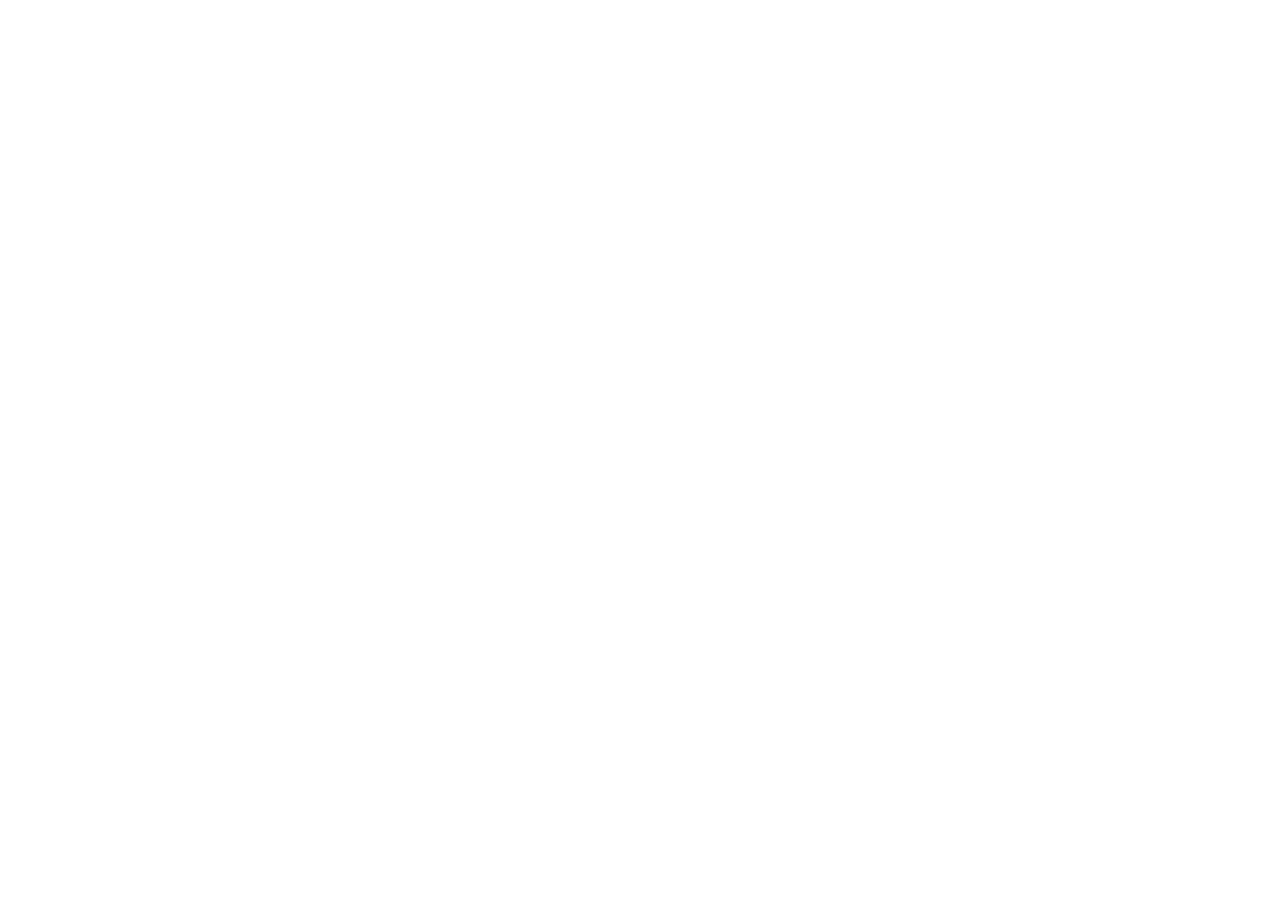
==== index.html @ 48d91fd1 "initial" ====
<!DOCTYPE html>
<html lang="en">
<head>
    <meta charset="UTF-8">
    <meta name="viewport" content="width=device-width, initial-scale=1.0">
    <meta name="author" content="Khalid Faisal">
    <title></title>
    <link rel="stylesheet" href="">
</head>
<body>

    <header class="header">

    </header>

    <main class="main">

    </main>

    <footer class="footer">

    </footer>

</body>
</html>
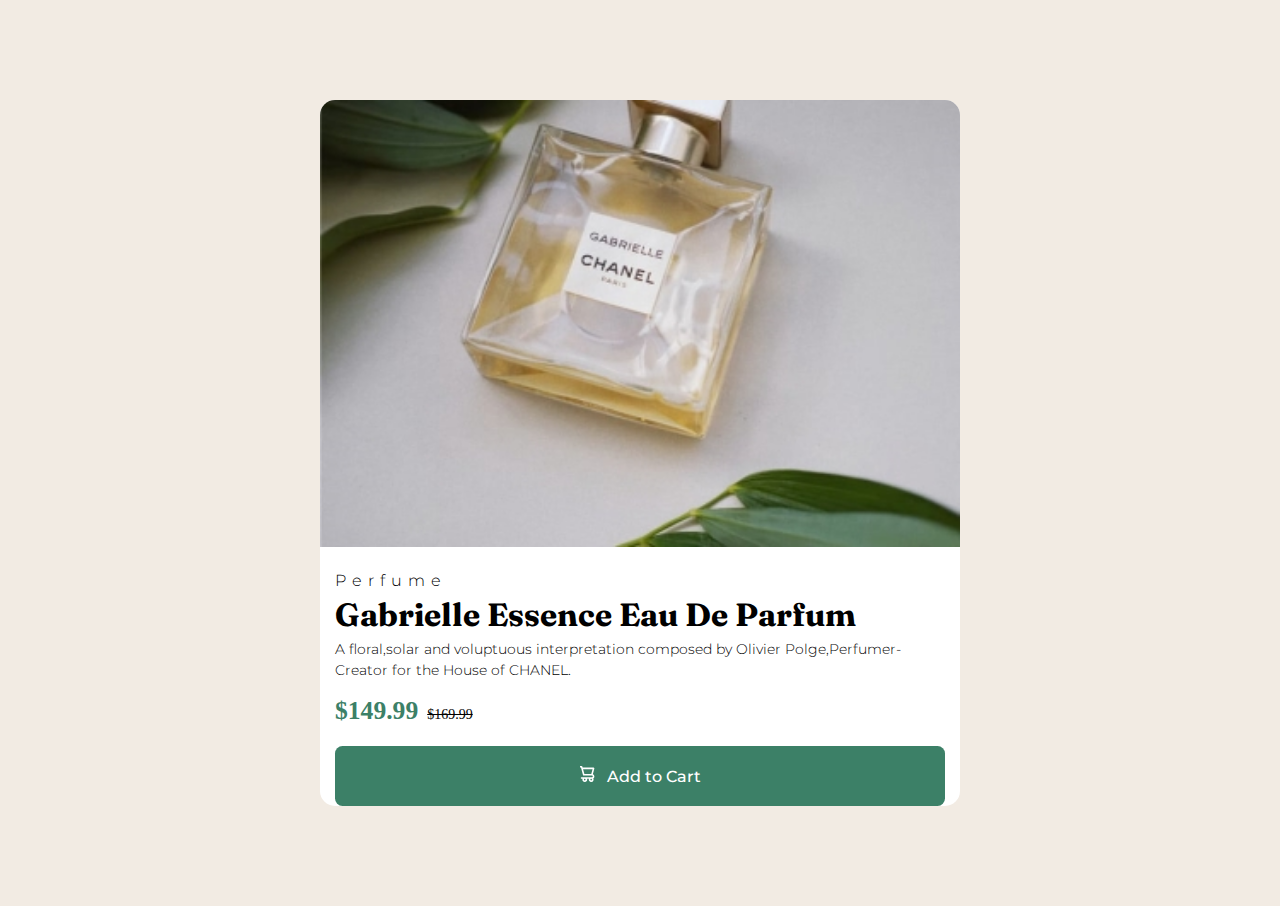
==== commit 8ddc0fc9: "again" ====
--- a/index.html
+++ b/index.html
@@ -4,20 +4,54 @@
     <meta charset="UTF-8">
     <meta name="viewport" content="width=device-width, initial-scale=1.0">
     <meta name="author" content="Khalid Faisal">
-    <title></title>
-    <link rel="stylesheet" href="">
+    <title>Product Preview</title>
+   
+    <link rel="shortcut icon" href="/img/favicon-32x32.png" type="image/x-icon">
+    <link rel="stylesheet" href="style.css">
+    <link rel="preconnect" href="https://fonts.googleapis.com">
+    <link rel="preconnect" href="https://fonts.gstatic.com" crossorigin>
+    <link href="https://fonts.googleapis.com/css2?family=Fraunces:ital,opsz,wght@0,9..144,100..900;1,9..144,100..900&display=swap" rel="stylesheet">
+        <link rel="preconnect" href="https://fonts.googleapis.com">
+    <link rel="preconnect" href="https://fonts.gstatic.com" crossorigin>
+    
+    <link href="https://fonts.googleapis.com/css2?family=Montserrat:ital,wght@0,100..900;1,100..900&display=swap" rel="stylesheet">
+
+
+    <link rel="stylesheet" href="style.css">
 </head>
 <body>
 
     <header class="header">
+        <figure class="header__figure">
+            <img src="/img\image-product-mobile.jpg"
+              class="header__img"
+              alt="Perfume"
+            width="375" height="262"
+            srcset="/img\image-product-mobile.jpg 375w ,
+            /img/image-product-desktop.jpg 1440w "
+            sizes="(min-width:375px) 375px,
+            (min-width:1440px) 1440px"
+            >
+           
+
+            <figcaption class="header__figcaption">
+                Perfume
+            </figcaption>
+        </figure>
 
     </header>
 
     <main class="main">
+        <h1>Gabrielle Essence Eau De Parfum</h1>
+        <p>A floral,solar and voluptuous interpretation composed by Olivier Polge,Perfumer-Creator for the House of CHANEL.</p>
+        <span class="price">$149.99</span>           
+        <span class="discount">$169.99</span>
+        
 
     </main>
 
     <footer class="footer">
+        <a href="/"> <svg width="15" height="16" xmlns="http://www.w3.org/2000/svg"><path d="M14.383 10.388a2.397 2.397 0 0 0-1.518-2.222l1.494-5.593a.8.8 0 0 0-.144-.695.8.8 0 0 0-.631-.28H2.637L2.373.591A.8.8 0 0 0 1.598 0H0v1.598h.983l1.982 7.4a.8.8 0 0 0 .799.59h8.222a.8.8 0 0 1 0 1.599H1.598a.8.8 0 1 0 0 1.598h.943a2.397 2.397 0 1 0 4.507 0h1.885a2.397 2.397 0 1 0 4.331-.376 2.397 2.397 0 0 0 1.12-2.021ZM11.26 7.99H4.395L3.068 3.196h9.477L11.26 7.991Zm-6.465 6.392a.8.8 0 1 1 0-1.598.8.8 0 0 1 0 1.598Zm6.393 0a.8.8 0 1 1 0-1.598.8.8 0 0 1 0 1.598Z" fill="#FFF"/></svg> &nbsp Add to Cart</a>
 
     </footer>
 
--- a/style.css
+++ b/style.css
@@ -0,0 +1,151 @@
+
+     /* RESET */
+
+
+*,*::after,*::before {
+    margin: 0;
+    padding: 0;
+    box-sizing: border-box ;
+}
+
+
+
+      /* VARIABLES*/ 
+
+
+:root {
+/* COLORS */
+
+--Darkcyan: hsl(158, 36%, 37%);
+--Cream: hsl(30, 38%, 92%);
+
+
+--Verydarkblue: hsl(212, 21%, 14%);
+--Darkgrayishblue: hsl(228, 12%, 48%);
+--White: hsl(0, 0%, 100%);
+
+
+
+/* FONTS */
+--P:0.875rem; 
+
+
+
+/* BORDERS */
+
+
+
+} 
+
+       /* UTILITY-CLASSES */
+       img {
+        width: 100%;
+        block-size: auto;
+        border-radius: 15px 15px 0 0;
+       }
+
+
+
+       /* HTML */ 
+       html {
+        background-color: var(--Cream);
+       }
+
+
+       /* BODY */
+
+       body{
+        width:50%;
+        height: auto;
+        margin:100px auto;
+        background-color: var(--White);
+        border-radius: 15px;
+
+        
+       }
+
+
+
+       /* HEADER */
+
+       /* MAIN */
+         main {
+            padding: 0px 15px;
+         }
+
+       /* FOOTER */
+
+       footer {
+        padding: 0px 15px;
+        
+     }
+
+       /* FIGURE */
+       figure {
+         min-inline-size: 100%;
+         border-radius: 15px 15px 0 0;
+       }
+
+
+       figcaption {
+        font-family: Montserrat;
+        letter-spacing: 6px;
+        margin:20px 0px 5px;
+        padding: 0px 15px;
+        font-weight: 300;
+       }
+
+
+
+       /* PARAGRAPHS */
+       p {
+        font-size: var(--P);
+        font-family:Montserrat;
+        margin-bottom: 15px;
+        line-height: 1.5;
+        font-weight: 300;
+        
+
+       }
+       
+         span{ 
+            font-family:Francuas;
+            margin-bottom: 20px;
+            display: inline-block;
+            font-weight: 500;
+            
+         }
+
+         .price {
+            color: var(--Darkcyan);
+            font-family: Francuas;
+            font-weight: 700;
+            font-size: 1.6rem;
+         }
+         .discount {
+            margin-left: 5px;
+            font-size: var(--P);
+            text-decoration: line-through;
+         }
+
+       /* Hs */
+       h1 {
+         font-family: Fraunces;
+         margin-bottom: 5px;
+         font-weight: 700;
+         text-wrap: wrap;
+       }
+
+       a {
+        padding:20px;
+        display: block;
+        text-align: center;
+        font-family: Montserrat;
+        background-color: var(--Darkcyan);
+        color: var(--White);
+        text-decoration: none;
+        font-weight: 500;
+        border-radius: 7.5px;
+       }
+
+       
--- a/style.css
+++ b/style.css
@@ -0,0 +1,151 @@
+
+     /* RESET */
+
+
+*,*::after,*::before {
+    margin: 0;
+    padding: 0;
+    box-sizing: border-box ;
+}
+
+
+
+      /* VARIABLES*/ 
+
+
+:root {
+/* COLORS */
+
+--Darkcyan: hsl(158, 36%, 37%);
+--Cream: hsl(30, 38%, 92%);
+
+
+--Verydarkblue: hsl(212, 21%, 14%);
+--Darkgrayishblue: hsl(228, 12%, 48%);
+--White: hsl(0, 0%, 100%);
+
+
+
+/* FONTS */
+--P:0.875rem; 
+
+
+
+/* BORDERS */
+
+
+
+} 
+
+       /* UTILITY-CLASSES */
+       img {
+        width: 100%;
+        block-size: auto;
+        border-radius: 15px 15px 0 0;
+       }
+
+
+
+       /* HTML */ 
+       html {
+        background-color: var(--Cream);
+       }
+
+
+       /* BODY */
+
+       body{
+        width:50%;
+        height: auto;
+        margin:100px auto;
+        background-color: var(--White);
+        border-radius: 15px;
+
+        
+       }
+
+
+
+       /* HEADER */
+
+       /* MAIN */
+         main {
+            padding: 0px 15px;
+         }
+
+       /* FOOTER */
+
+       footer {
+        padding: 0px 15px;
+        
+     }
+
+       /* FIGURE */
+       figure {
+         min-inline-size: 100%;
+         border-radius: 15px 15px 0 0;
+       }
+
+
+       figcaption {
+        font-family: Montserrat;
+        letter-spacing: 6px;
+        margin:20px 0px 5px;
+        padding: 0px 15px;
+        font-weight: 300;
+       }
+
+
+
+       /* PARAGRAPHS */
+       p {
+        font-size: var(--P);
+        font-family:Montserrat;
+        margin-bottom: 15px;
+        line-height: 1.5;
+        font-weight: 300;
+        
+
+       }
+       
+         span{ 
+            font-family:Francuas;
+            margin-bottom: 20px;
+            display: inline-block;
+            font-weight: 500;
+            
+         }
+
+         .price {
+            color: var(--Darkcyan);
+            font-family: Francuas;
+            font-weight: 700;
+            font-size: 1.6rem;
+         }
+         .discount {
+            margin-left: 5px;
+            font-size: var(--P);
+            text-decoration: line-through;
+         }
+
+       /* Hs */
+       h1 {
+         font-family: Fraunces;
+         margin-bottom: 5px;
+         font-weight: 700;
+         text-wrap: wrap;
+       }
+
+       a {
+        padding:20px;
+        display: block;
+        text-align: center;
+        font-family: Montserrat;
+        background-color: var(--Darkcyan);
+        color: var(--White);
+        text-decoration: none;
+        font-weight: 500;
+        border-radius: 7.5px;
+       }
+
+       
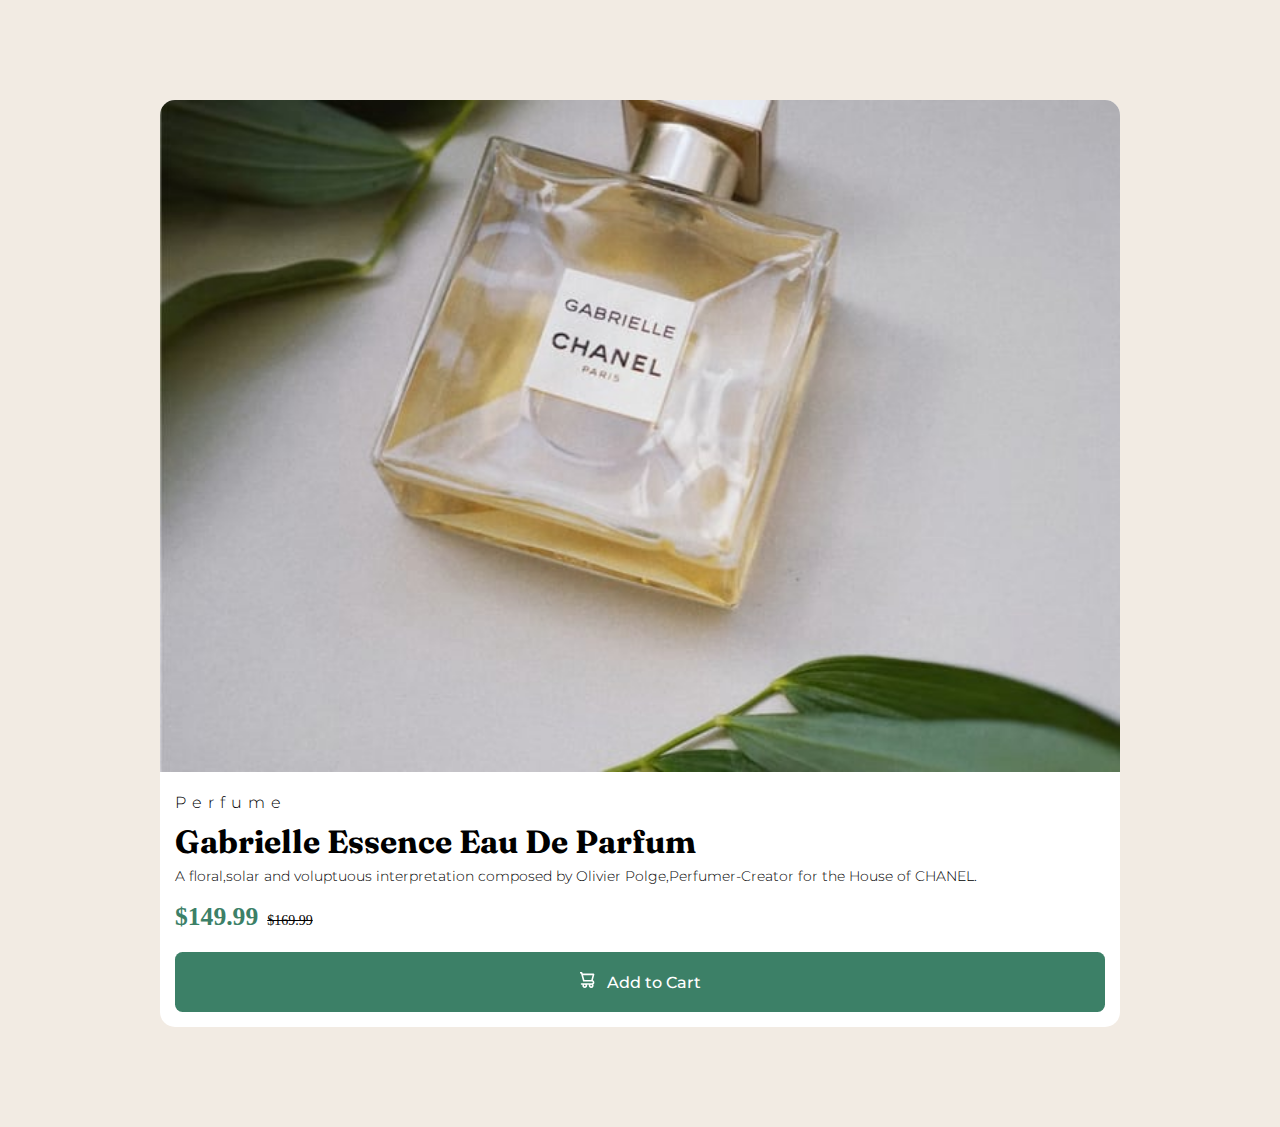
==== commit 2b99a79c: "n" ====
--- a/index.html
+++ b/index.html
@@ -23,25 +23,23 @@
 
     <header class="header">
         <figure class="header__figure">
-            <img src="/img\image-product-mobile.jpg"
+            <img src="/img/image-product-mobile.jpg"
               class="header__img"
               alt="Perfume"
-            width="375" height="262"
-            srcset="/img\image-product-mobile.jpg 375w ,
-            /img/image-product-desktop.jpg 1440w "
-            sizes="(min-width:375px) 375px,
-            (min-width:1440px) 1440px"
+            
+              srcset="img\image-product-mobile.jpg 686w,
+              img\image-product-desktop.jpg 600w
+              "
+              
             >
-           
-
-            <figcaption class="header__figcaption">
-                Perfume
-            </figcaption>
         </figure>
 
     </header>
 
     <main class="main">
+        <div class="perfume">
+            Perfume
+        </div>
         <h1>Gabrielle Essence Eau De Parfum</h1>
         <p>A floral,solar and voluptuous interpretation composed by Olivier Polge,Perfumer-Creator for the House of CHANEL.</p>
         <span class="price">$149.99</span>           
--- a/style.css
+++ b/style.css
@@ -40,7 +40,7 @@
        /* UTILITY-CLASSES */
        img {
         width: 100%;
-        block-size: auto;
+        block-size: 100%;
         border-radius: 15px 15px 0 0;
        }
 
@@ -55,7 +55,7 @@
        /* BODY */
 
        body{
-        width:50%;
+        width:75%;
         height: auto;
         margin:100px auto;
         background-color: var(--White);
@@ -76,7 +76,7 @@
        /* FOOTER */
 
        footer {
-        padding: 0px 15px;
+        padding: 0px 15px 15px;
         
      }
 
@@ -87,12 +87,11 @@
        }
 
 
-       figcaption {
+       .perfume {
         font-family: Montserrat;
         letter-spacing: 6px;
-        margin:20px 0px 5px;
-        padding: 0px 15px;
         font-weight: 300;
+        margin:17px 0px 10px
        }
 
 
@@ -148,4 +147,11 @@
         border-radius: 7.5px;
        }
 
+       @media screen and (min-width:1440px) {
+        body {
+          display: flex;
+        }
+       }
+
        
+          --- a/style.css
+++ b/style.css
@@ -40,7 +40,7 @@
        /* UTILITY-CLASSES */
        img {
         width: 100%;
-        block-size: auto;
+        block-size: 100%;
         border-radius: 15px 15px 0 0;
        }
 
@@ -55,7 +55,7 @@
        /* BODY */
 
        body{
-        width:50%;
+        width:75%;
         height: auto;
         margin:100px auto;
         background-color: var(--White);
@@ -76,7 +76,7 @@
        /* FOOTER */
 
        footer {
-        padding: 0px 15px;
+        padding: 0px 15px 15px;
         
      }
 
@@ -87,12 +87,11 @@
        }
 
 
-       figcaption {
+       .perfume {
         font-family: Montserrat;
         letter-spacing: 6px;
-        margin:20px 0px 5px;
-        padding: 0px 15px;
         font-weight: 300;
+        margin:17px 0px 10px
        }
 
 
@@ -148,4 +147,11 @@
         border-radius: 7.5px;
        }
 
+       @media screen and (min-width:1440px) {
+        body {
+          display: flex;
+        }
+       }
+
        
+          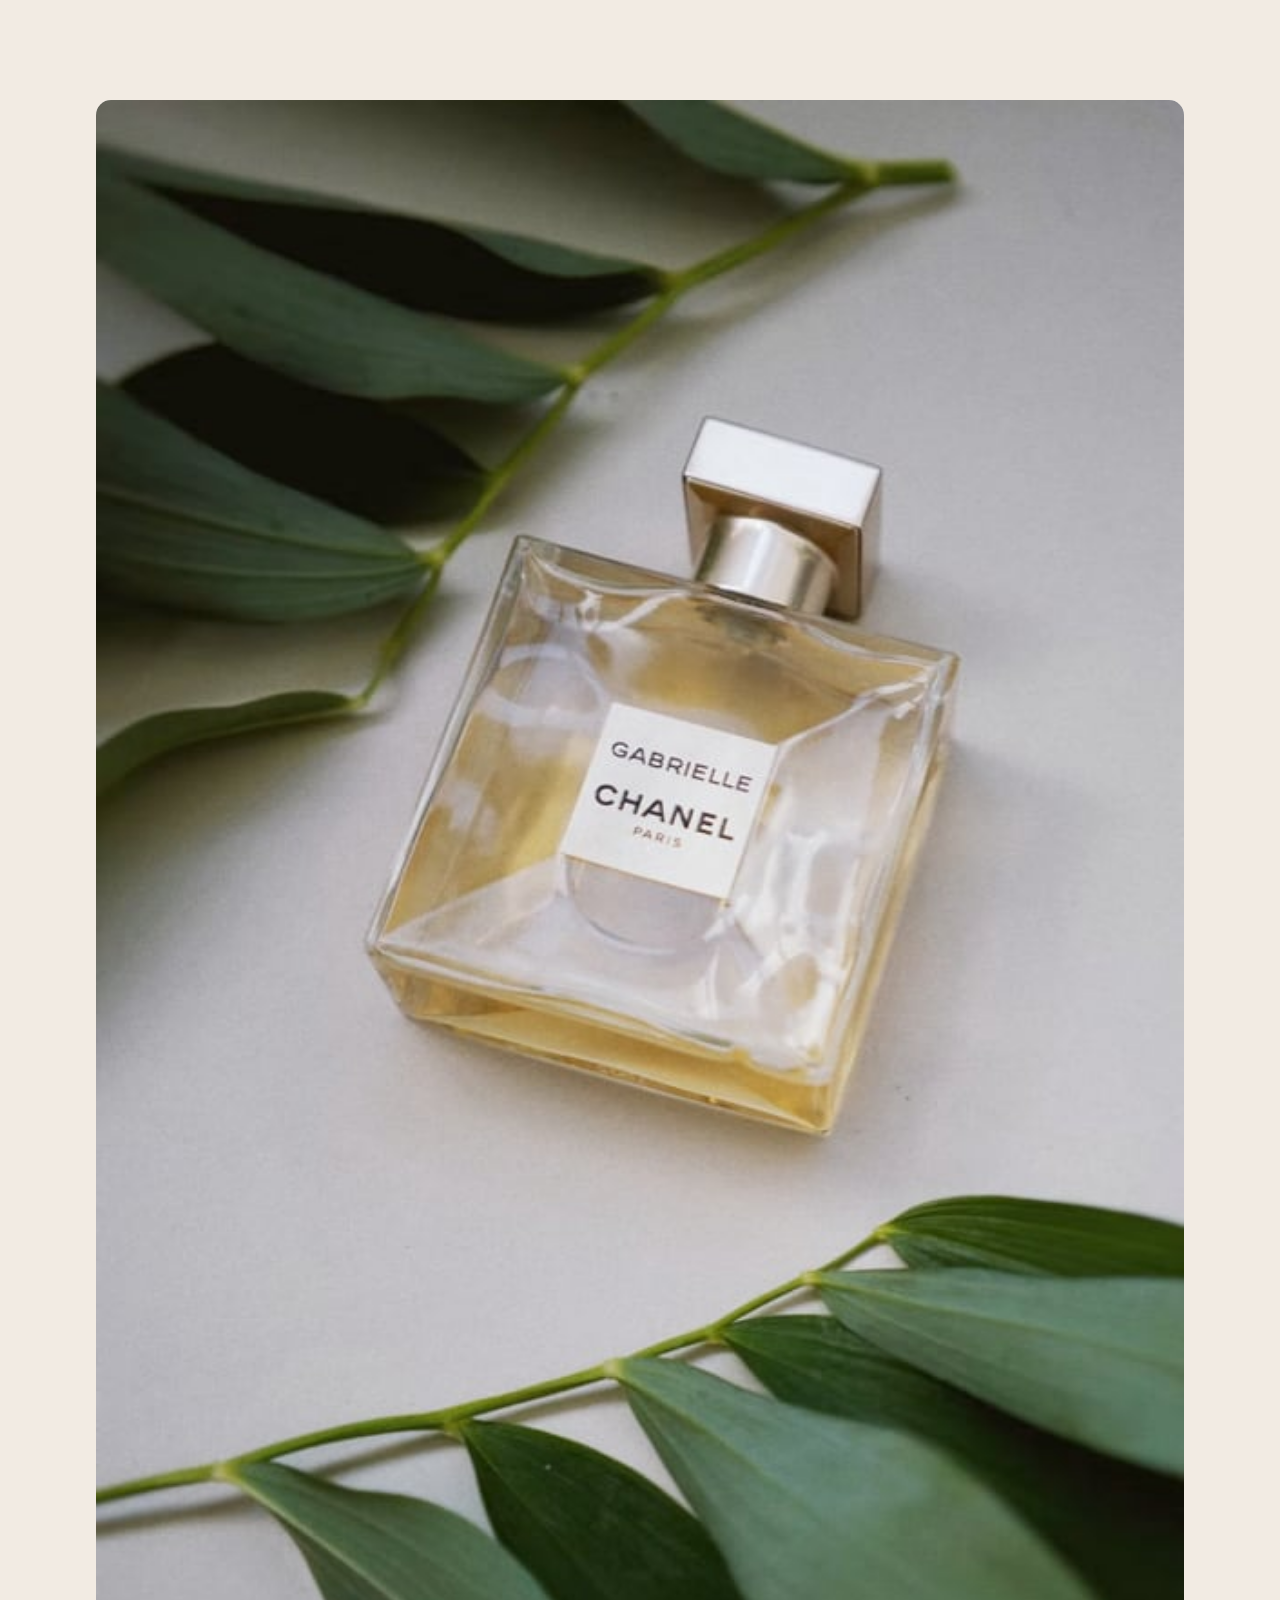
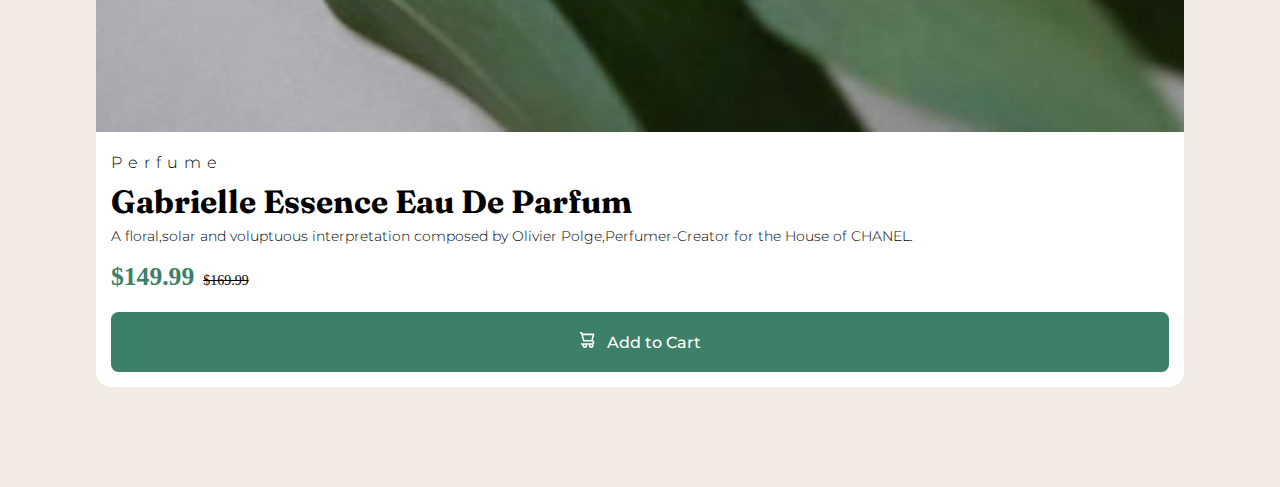
==== commit ef42274d: "mm" ====
--- a/index.html
+++ b/index.html
@@ -23,15 +23,17 @@
 
     <header class="header">
         <figure class="header__figure">
-            <img src="/img/image-product-mobile.jpg"
-              class="header__img"
-              alt="Perfume"
+              <img src="/img/image-product-mobile.jpg" alt="Picture" width="686" height="480"
+              
+              srcset="
+              /img/image-product-mobile.jpg 686w,
+              /img/image-product-desktop.jpg 600w"
+              
+              sizes=" (max-width: 1080px) 686px,600px"
+              
+              >
             
-              srcset="img\image-product-mobile.jpg 686w,
-              img\image-product-desktop.jpg 600w
-              "
-              
-            >
+
         </figure>
 
     </header>
@@ -45,11 +47,12 @@
         <span class="price">$149.99</span>           
         <span class="discount">$169.99</span>
         
+        <a href="/"> <svg width="15" height="16" xmlns="http://www.w3.org/2000/svg"><path d="M14.383 10.388a2.397 2.397 0 0 0-1.518-2.222l1.494-5.593a.8.8 0 0 0-.144-.695.8.8 0 0 0-.631-.28H2.637L2.373.591A.8.8 0 0 0 1.598 0H0v1.598h.983l1.982 7.4a.8.8 0 0 0 .799.59h8.222a.8.8 0 0 1 0 1.599H1.598a.8.8 0 1 0 0 1.598h.943a2.397 2.397 0 1 0 4.507 0h1.885a2.397 2.397 0 1 0 4.331-.376 2.397 2.397 0 0 0 1.12-2.021ZM11.26 7.99H4.395L3.068 3.196h9.477L11.26 7.991Zm-6.465 6.392a.8.8 0 1 1 0-1.598.8.8 0 0 1 0 1.598Zm6.393 0a.8.8 0 1 1 0-1.598.8.8 0 0 1 0 1.598Z" fill="#FFF"/></svg> &nbsp Add to Cart</a>
 
     </main>
 
     <footer class="footer">
-        <a href="/"> <svg width="15" height="16" xmlns="http://www.w3.org/2000/svg"><path d="M14.383 10.388a2.397 2.397 0 0 0-1.518-2.222l1.494-5.593a.8.8 0 0 0-.144-.695.8.8 0 0 0-.631-.28H2.637L2.373.591A.8.8 0 0 0 1.598 0H0v1.598h.983l1.982 7.4a.8.8 0 0 0 .799.59h8.222a.8.8 0 0 1 0 1.599H1.598a.8.8 0 1 0 0 1.598h.943a2.397 2.397 0 1 0 4.507 0h1.885a2.397 2.397 0 1 0 4.331-.376 2.397 2.397 0 0 0 1.12-2.021ZM11.26 7.99H4.395L3.068 3.196h9.477L11.26 7.991Zm-6.465 6.392a.8.8 0 1 1 0-1.598.8.8 0 0 1 0 1.598Zm6.393 0a.8.8 0 1 1 0-1.598.8.8 0 0 1 0 1.598Z" fill="#FFF"/></svg> &nbsp Add to Cart</a>
+        
 
     </footer>
 
--- a/style.css
+++ b/style.css
@@ -55,8 +55,8 @@
        /* BODY */
 
        body{
-        width:75%;
-        height: auto;
+        width:85%;
+        height: 50%;
         margin:100px auto;
         background-color: var(--White);
         border-radius: 15px;
@@ -151,6 +151,10 @@
         body {
           display: flex;
         }
+        main {
+          display: flex;
+          flex-direction: column;
+        }
        }
 
        
--- a/style.css
+++ b/style.css
@@ -55,8 +55,8 @@
        /* BODY */
 
        body{
-        width:75%;
-        height: auto;
+        width:85%;
+        height: 50%;
         margin:100px auto;
         background-color: var(--White);
         border-radius: 15px;
@@ -151,6 +151,10 @@
         body {
           display: flex;
         }
+        main {
+          display: flex;
+          flex-direction: column;
+        }
        }
 
        
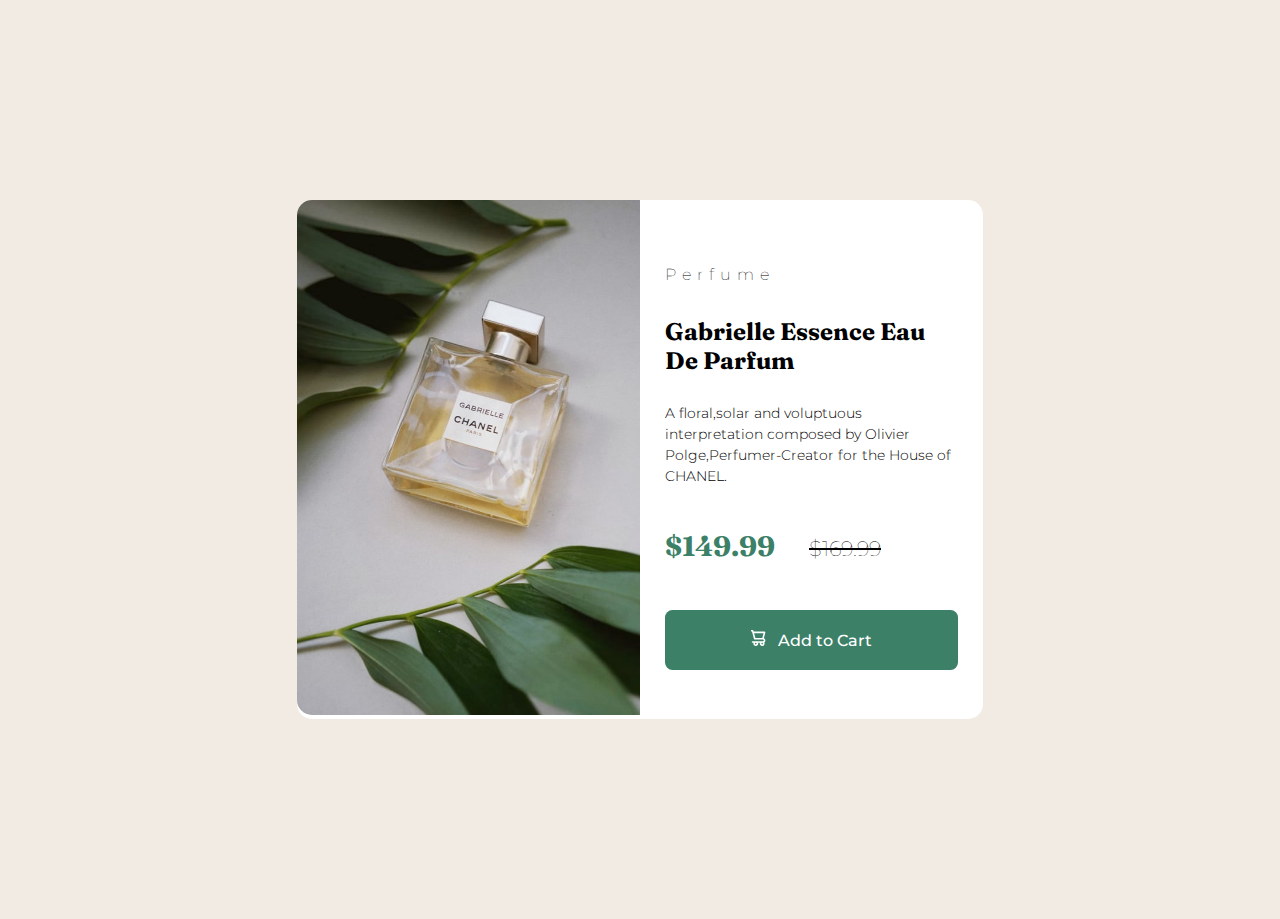
==== commit 4be098dc: ".." ====
--- a/index.html
+++ b/index.html
@@ -29,7 +29,7 @@
               /img/image-product-mobile.jpg 686w,
               /img/image-product-desktop.jpg 600w"
               
-              sizes=" (max-width: 1080px) 686px,600px"
+              sizes=" (max-width: 1079px) 686px,600px"
               
               >
             
@@ -44,17 +44,19 @@
         </div>
         <h1>Gabrielle Essence Eau De Parfum</h1>
         <p>A floral,solar and voluptuous interpretation composed by Olivier Polge,Perfumer-Creator for the House of CHANEL.</p>
-        <span class="price">$149.99</span>           
-        <span class="discount">$169.99</span>
+        <p class="prices"><span class="price">$149.99</span>         
+        <span class="discount">$169.99</span></p>
         
-        <a href="/"> <svg width="15" height="16" xmlns="http://www.w3.org/2000/svg"><path d="M14.383 10.388a2.397 2.397 0 0 0-1.518-2.222l1.494-5.593a.8.8 0 0 0-.144-.695.8.8 0 0 0-.631-.28H2.637L2.373.591A.8.8 0 0 0 1.598 0H0v1.598h.983l1.982 7.4a.8.8 0 0 0 .799.59h8.222a.8.8 0 0 1 0 1.599H1.598a.8.8 0 1 0 0 1.598h.943a2.397 2.397 0 1 0 4.507 0h1.885a2.397 2.397 0 1 0 4.331-.376 2.397 2.397 0 0 0 1.12-2.021ZM11.26 7.99H4.395L3.068 3.196h9.477L11.26 7.991Zm-6.465 6.392a.8.8 0 1 1 0-1.598.8.8 0 0 1 0 1.598Zm6.393 0a.8.8 0 1 1 0-1.598.8.8 0 0 1 0 1.598Z" fill="#FFF"/></svg> &nbsp Add to Cart</a>
+        
+            <a href="/"> <svg width="15" height="16" xmlns="http://www.w3.org/2000/svg"><path d="M14.383 10.388a2.397 2.397 0 0 0-1.518-2.222l1.494-5.593a.8.8 0 0 0-.144-.695.8.8 0 0 0-.631-.28H2.637L2.373.591A.8.8 0 0 0 1.598 0H0v1.598h.983l1.982 7.4a.8.8 0 0 0 .799.59h8.222a.8.8 0 0 1 0 1.599H1.598a.8.8 0 1 0 0 1.598h.943a2.397 2.397 0 1 0 4.507 0h1.885a2.397 2.397 0 1 0 4.331-.376 2.397 2.397 0 0 0 1.12-2.021ZM11.26 7.99H4.395L3.068 3.196h9.477L11.26 7.991Zm-6.465 6.392a.8.8 0 1 1 0-1.598.8.8 0 0 1 0 1.598Zm6.393 0a.8.8 0 1 1 0-1.598.8.8 0 0 1 0 1.598Z" fill="#FFF"/></svg> &nbsp Add to Cart</a>
+       
+        
+           
+       
 
     </main>
+   
 
-    <footer class="footer">
-        
-
-    </footer>
-
+    
 </body>
 </html>--- a/style.css
+++ b/style.css
@@ -40,7 +40,7 @@
        /* UTILITY-CLASSES */
        img {
         width: 100%;
-        block-size: 100%;
+        block-size:100%;
         border-radius: 15px 15px 0 0;
        }
 
@@ -56,7 +56,7 @@
 
        body{
         width:85%;
-        height: 50%;
+        height: auto;
         margin:100px auto;
         background-color: var(--White);
         border-radius: 15px;
@@ -70,19 +70,18 @@
 
        /* MAIN */
          main {
-            padding: 0px 15px;
+            padding: 0px 15px 15px;
          }
 
        /* FOOTER */
 
-       footer {
-        padding: 0px 15px 15px;
-        
-     }
+       
+        
+     
 
        /* FIGURE */
        figure {
-         min-inline-size: 100%;
+         inline-size: 100%;
          border-radius: 15px 15px 0 0;
        }
 
@@ -90,7 +89,7 @@
        .perfume {
         font-family: Montserrat;
         letter-spacing: 6px;
-        font-weight: 300;
+        font-weight: 150;
         margin:17px 0px 10px
        }
 
@@ -103,28 +102,35 @@
         margin-bottom: 15px;
         line-height: 1.5;
         font-weight: 300;
-        
-
+
+        
+
+       }
+
+       .prices {
+        text-wrap: nowrap;
        }
        
          span{ 
-            font-family:Francuas;
-            margin-bottom: 20px;
+            
+            margin-bottom: 5px;
             display: inline-block;
-            font-weight: 500;
             
+                   
          }
 
          .price {
             color: var(--Darkcyan);
-            font-family: Francuas;
+            font-family: Fraunces;
             font-weight: 700;
             font-size: 1.6rem;
          }
          .discount {
-            margin-left: 5px;
+            margin-left: 30px;
             font-size: var(--P);
-            text-decoration: line-through;
+            text-decoration:line-through;
+            font-weight: 300;
+            font-family: Montserrat;
          }
 
        /* Hs */
@@ -133,6 +139,7 @@
          margin-bottom: 5px;
          font-weight: 700;
          text-wrap: wrap;
+         
        }
 
        a {
@@ -147,14 +154,47 @@
         border-radius: 7.5px;
        }
 
-       @media screen and (min-width:1440px) {
+       a:hover {
+        background-color:  hsl(158, 42%, 21%);
+       }
+
+       @media screen and (min-width:1080px) {
         body {
-          display: flex;
-        }
+          width: 686px;
+          display: grid;
+          grid-template-columns: 1fr 1fr;
+          margin: 200px auto;
+          
+        }
+
         main {
           display: flex;
           flex-direction: column;
-        }
+          justify-content:space-evenly;
+          padding: 25px;
+          gap:;
+          
+
+        }
+           h1 {
+            font-size: 1.5rem
+           }
+        .price {
+            font-size: 2em;
+        }
+        .discount {
+          font-size: 1.5em;
+          font-weight: lighter;
+        }
+
+        figure {
+          border-radius: 15px 0 0 15px;
+        }        
+        img {
+          border-radius: 15px 0 0 15px;
+        }        
+
+        
        }
 
        
--- a/style.css
+++ b/style.css
@@ -40,7 +40,7 @@
        /* UTILITY-CLASSES */
        img {
         width: 100%;
-        block-size: 100%;
+        block-size:100%;
         border-radius: 15px 15px 0 0;
        }
 
@@ -56,7 +56,7 @@
 
        body{
         width:85%;
-        height: 50%;
+        height: auto;
         margin:100px auto;
         background-color: var(--White);
         border-radius: 15px;
@@ -70,19 +70,18 @@
 
        /* MAIN */
          main {
-            padding: 0px 15px;
+            padding: 0px 15px 15px;
          }
 
        /* FOOTER */
 
-       footer {
-        padding: 0px 15px 15px;
-        
-     }
+       
+        
+     
 
        /* FIGURE */
        figure {
-         min-inline-size: 100%;
+         inline-size: 100%;
          border-radius: 15px 15px 0 0;
        }
 
@@ -90,7 +89,7 @@
        .perfume {
         font-family: Montserrat;
         letter-spacing: 6px;
-        font-weight: 300;
+        font-weight: 150;
         margin:17px 0px 10px
        }
 
@@ -103,28 +102,35 @@
         margin-bottom: 15px;
         line-height: 1.5;
         font-weight: 300;
-        
-
+
+        
+
+       }
+
+       .prices {
+        text-wrap: nowrap;
        }
        
          span{ 
-            font-family:Francuas;
-            margin-bottom: 20px;
+            
+            margin-bottom: 5px;
             display: inline-block;
-            font-weight: 500;
             
+                   
          }
 
          .price {
             color: var(--Darkcyan);
-            font-family: Francuas;
+            font-family: Fraunces;
             font-weight: 700;
             font-size: 1.6rem;
          }
          .discount {
-            margin-left: 5px;
+            margin-left: 30px;
             font-size: var(--P);
-            text-decoration: line-through;
+            text-decoration:line-through;
+            font-weight: 300;
+            font-family: Montserrat;
          }
 
        /* Hs */
@@ -133,6 +139,7 @@
          margin-bottom: 5px;
          font-weight: 700;
          text-wrap: wrap;
+         
        }
 
        a {
@@ -147,14 +154,47 @@
         border-radius: 7.5px;
        }
 
-       @media screen and (min-width:1440px) {
+       a:hover {
+        background-color:  hsl(158, 42%, 21%);
+       }
+
+       @media screen and (min-width:1080px) {
         body {
-          display: flex;
-        }
+          width: 686px;
+          display: grid;
+          grid-template-columns: 1fr 1fr;
+          margin: 200px auto;
+          
+        }
+
         main {
           display: flex;
           flex-direction: column;
-        }
+          justify-content:space-evenly;
+          padding: 25px;
+          gap:;
+          
+
+        }
+           h1 {
+            font-size: 1.5rem
+           }
+        .price {
+            font-size: 2em;
+        }
+        .discount {
+          font-size: 1.5em;
+          font-weight: lighter;
+        }
+
+        figure {
+          border-radius: 15px 0 0 15px;
+        }        
+        img {
+          border-radius: 15px 0 0 15px;
+        }        
+
+        
        }
 
        
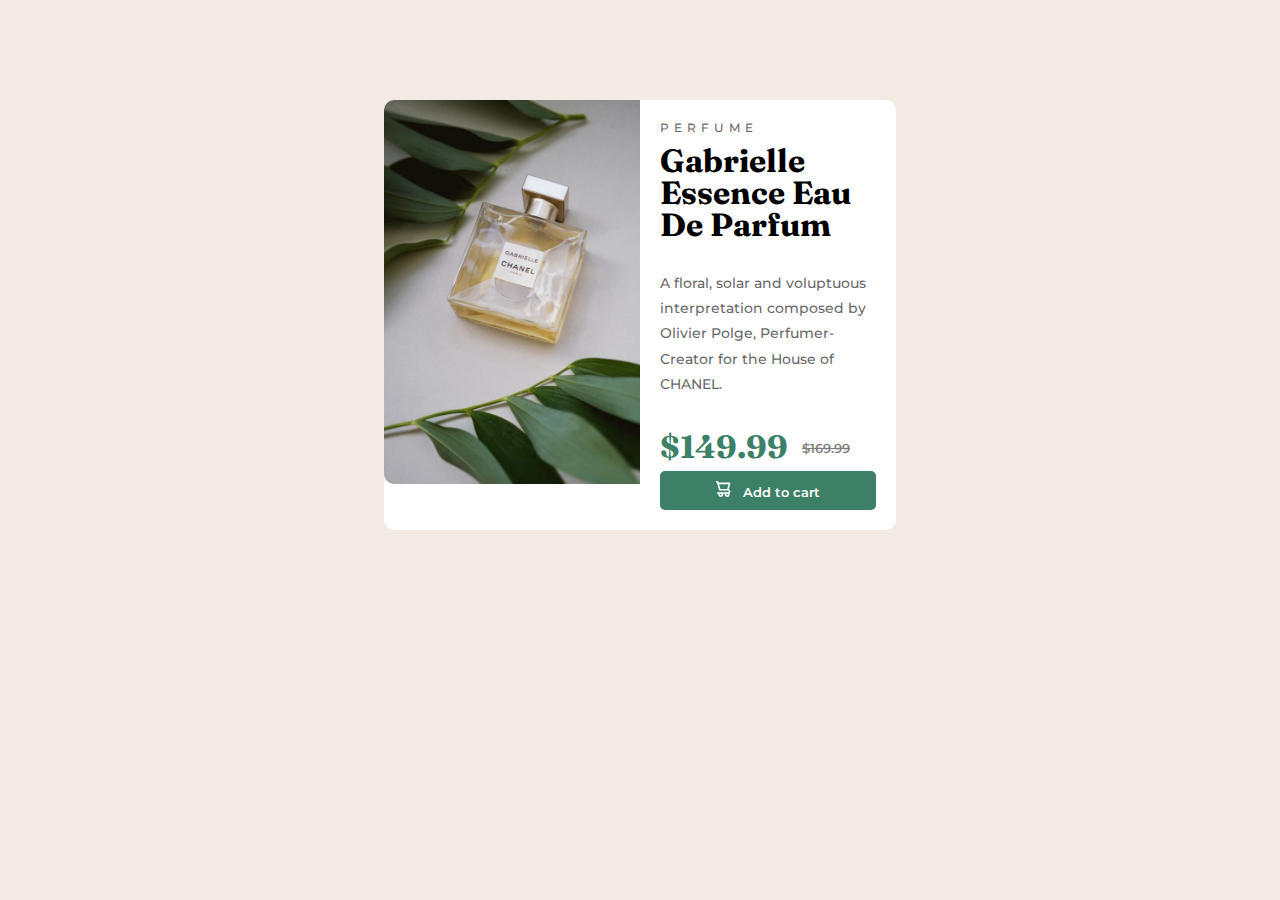
==== commit 619d4080: "bbb" ====
--- a/index.html
+++ b/index.html
@@ -4,59 +4,40 @@
     <meta charset="UTF-8">
     <meta name="viewport" content="width=device-width, initial-scale=1.0">
     <meta name="author" content="Khalid Faisal">
-    <title>Product Preview</title>
+    <meta name="description" content="Product Page"> 
+    <title>Perfume Product</title>
+    <link rel="shortcut icon" href="img/favicon-32x32.png" type="image/x-icon">
+    <link rel="preconnect" href="https://fonts.googleapis.com">
+<link rel="preconnect" href="https://fonts.gstatic.com" crossorigin>
+<link href="https://fonts.googleapis.com/css2?family=Montserrat:ital,wght@0,100..900;1,100..900&display=swap" rel="stylesheet">
+<link rel="preconnect" href="https://fonts.googleapis.com">
+<link rel="preconnect" href="https://fonts.gstatic.com" crossorigin>
+<link href="https://fonts.googleapis.com/css2?family=Fraunces:ital,opsz,wght@0,9..144,100..900;1,9..144,100..900&family=Montserrat:ital,wght@0,100..900;1,100..900&display=swap" rel="stylesheet">
+    <link rel="stylesheet" href="stylepro copy.css">
    
-    <link rel="shortcut icon" href="/img/favicon-32x32.png" type="image/x-icon">
-    <link rel="stylesheet" href="style.css">
-    <link rel="preconnect" href="https://fonts.googleapis.com">
-    <link rel="preconnect" href="https://fonts.gstatic.com" crossorigin>
-    <link href="https://fonts.googleapis.com/css2?family=Fraunces:ital,opsz,wght@0,9..144,100..900;1,9..144,100..900&display=swap" rel="stylesheet">
-        <link rel="preconnect" href="https://fonts.googleapis.com">
-    <link rel="preconnect" href="https://fonts.gstatic.com" crossorigin>
-    
-    <link href="https://fonts.googleapis.com/css2?family=Montserrat:ital,wght@0,100..900;1,100..900&display=swap" rel="stylesheet">
 
-
-    <link rel="stylesheet" href="style.css">
 </head>
 <body>
-
-    <header class="header">
-        <figure class="header__figure">
-              <img src="/img/image-product-mobile.jpg" alt="Picture" width="686" height="480"
-              
-              srcset="
-              /img/image-product-mobile.jpg 686w,
-              /img/image-product-desktop.jpg 600w"
-              
-              sizes=" (max-width: 1079px) 686px,600px"
-              
-              >
-            
-
+    <header>
+        <figure>
+            <img src="img/image-product-mobile.jpg" alt="Perfume" 
+            srcset="img/image-product-desktop.jpg 600w, 
+            img/image-product-mobile.jpg 686w"
+                    
+            sizes="(max-width:1080px) 686px,600px"        
+                    
+                    
+                    >
         </figure>
-
     </header>
-
-    <main class="main">
-        <div class="perfume">
-            Perfume
-        </div>
+    <main>
+        <p class="title">Perfume</p>
         <h1>Gabrielle Essence Eau De Parfum</h1>
-        <p>A floral,solar and voluptuous interpretation composed by Olivier Polge,Perfumer-Creator for the House of CHANEL.</p>
-        <p class="prices"><span class="price">$149.99</span>         
-        <span class="discount">$169.99</span></p>
-        
-        
-            <a href="/"> <svg width="15" height="16" xmlns="http://www.w3.org/2000/svg"><path d="M14.383 10.388a2.397 2.397 0 0 0-1.518-2.222l1.494-5.593a.8.8 0 0 0-.144-.695.8.8 0 0 0-.631-.28H2.637L2.373.591A.8.8 0 0 0 1.598 0H0v1.598h.983l1.982 7.4a.8.8 0 0 0 .799.59h8.222a.8.8 0 0 1 0 1.599H1.598a.8.8 0 1 0 0 1.598h.943a2.397 2.397 0 1 0 4.507 0h1.885a2.397 2.397 0 1 0 4.331-.376 2.397 2.397 0 0 0 1.12-2.021ZM11.26 7.99H4.395L3.068 3.196h9.477L11.26 7.991Zm-6.465 6.392a.8.8 0 1 1 0-1.598.8.8 0 0 1 0 1.598Zm6.393 0a.8.8 0 1 1 0-1.598.8.8 0 0 1 0 1.598Z" fill="#FFF"/></svg> &nbsp Add to Cart</a>
-       
-        
-           
-       
-
+        <p class="info">A floral, solar and voluptuous interpretation composed by Olivier Polge, Perfumer-Creator for the House of CHANEL.
+        </p>
+        <span class="price">$149.99</span> <span class="discount">$169.99</span>
+        <a href="/"><svg width="15" height="16" xmlns="http://www.w3.org/2000/svg"><path d="M14.383 10.388a2.397 2.397 0 0 0-1.518-2.222l1.494-5.593a.8.8 0 0 0-.144-.695.8.8 0 0 0-.631-.28H2.637L2.373.591A.8.8 0 0 0 1.598 0H0v1.598h.983l1.982 7.4a.8.8 0 0 0 .799.59h8.222a.8.8 0 0 1 0 1.599H1.598a.8.8 0 1 0 0 1.598h.943a2.397 2.397 0 1 0 4.507 0h1.885a2.397 2.397 0 1 0 4.331-.376 2.397 2.397 0 0 0 1.12-2.021ZM11.26 7.99H4.395L3.068 3.196h9.477L11.26 7.991Zm-6.465 6.392a.8.8 0 1 1 0-1.598.8.8 0 0 1 0 1.598Zm6.393 0a.8.8 0 1 1 0-1.598.8.8 0 0 1 0 1.598Z" fill="#FFF"/></svg> &nbsp Add to cart</a>
     </main>
-   
-
     
 </body>
 </html>--- a/stylepro copy.css
+++ b/stylepro copy.css
@@ -0,0 +1,145 @@
+*,*::before,*::after {
+    margin: 0;
+    padding: 0;box-sizing: border-box;
+}
+
+
+
+html {
+    width: 100%;
+    height: 100%;
+    background-color: var(--Cream);
+}
+
+:root {
+
+    --Darkcyan: hsl(158, 36%, 37%);
+    --Cream: hsl(30, 38%, 92%);
+    
+    
+    --Verydarkblue: hsl(212, 21%, 14%);
+    --Darkgrayishblue: hsl(228, 12%, 48%);
+    --White: hsl(0, 0%, 100%);
+    
+    
+    
+  
+    --P:0.875rem; 
+    
+}
+
+body {
+    width: 88%;
+    height: auto;
+    margin: 20px auto;
+    background-color: var(--White);
+    border-radius: 10px;
+    
+}
+
+img {
+    width: 100%;
+    height: 100%;
+    border-radius: 10px 10px 0 0;
+
+}
+
+main {
+    padding: 20px;
+}
+
+a {
+    display: block;
+    background-color: var(--Darkcyan);
+    border-radius: 5px;
+    text-align: center;
+    text-decoration: none;
+    color: var(--White);
+    padding: 10px;
+    font-family: Montserrat;
+    font-size: calc(var(--P) - 0.7px);
+    font-weight: 600;
+}
+
+a:hover {
+    background-color:  hsl(159, 40%, 20%);
+}
+
+.info {
+    font-size: var(--P);
+    opacity:0.6;
+    padding: 20px 0 ;
+    line-height: 1.5;
+    font-family: Montserrat;
+    font-weight: 500;
+     }
+
+.title {
+    font-family: Montserrat;
+    letter-spacing: 5px;
+    text-transform: uppercase;
+    font-size: calc(var(--P) - 2px);
+    opacity: 0.6;
+    font-weight: 500;
+
+}     
+
+h1 {
+    font-family: Fraunces;
+    font-weight: 700;
+    line-height: 1;
+    margin-top: 10px;
+}
+
+.price {
+    font-family: Fraunces;
+    font-size: 2rem;
+    display: inline-block;
+    color: var(--Darkcyan);
+    font-weight: 700;
+    opacity: 9;
+    font-weight: 700;
+}
+
+.discount {
+    font-family: Montserrat;
+    display: inline-block;
+    padding: 10px ;
+    font-size: 0.8rem;
+    position: relative;
+    bottom: 5px;
+    text-decoration: line-through;
+    opacity: 0.5;
+    font-weight: 600;
+   
+}
+
+@media screen and (min-width:1080px) {
+   
+    body {
+        width: 40%;
+        height: auto;
+        margin:100px auto;
+        background-color: white;
+        display: grid;
+        grid-template-columns: 1fr 1fr;
+    }
+    .info {
+        margin: 10px 0px;
+        line-height: 1.8;
+    }
+
+    img {
+        width: 100%;
+        height: auto;
+        border-radius: 10px 0px 0px 10px;
+        display: block;
+    }
+    
+    
+    
+
+    
+   
+    
+}